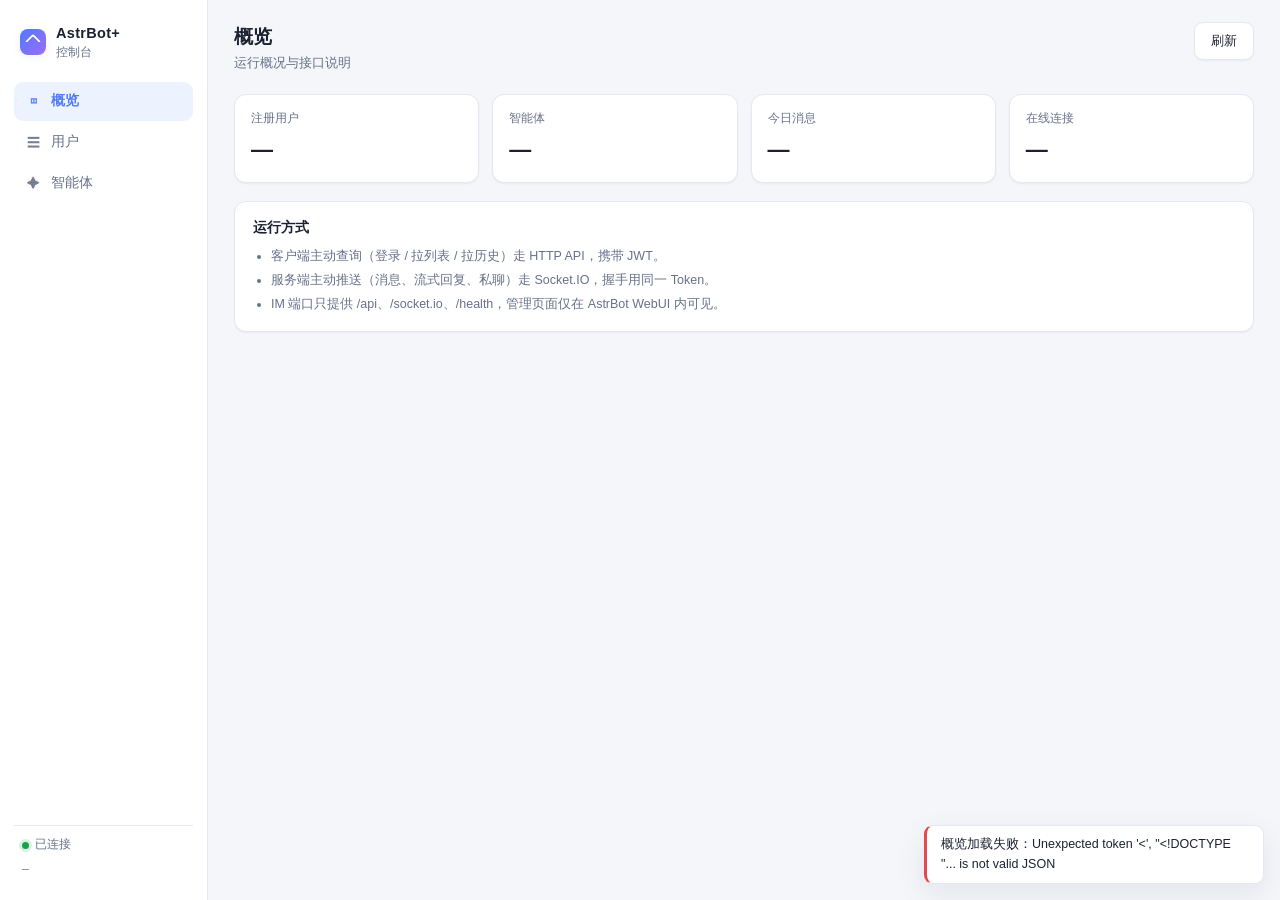
==== pages/admin/index.html @ ba810429 "refactor(admin): 管理界面迁移到插件 Pages 规范，修复 Failed to fetch - 视图从 views/plus-admin/ 迁移到 pages/admin/（官方 P" ====
<!doctype html>
<html lang="zh-CN">
  <head>
    <meta charset="utf-8" />
    <meta name="viewport" content="width=device-width, initial-scale=1" />
    <title>AstrBot+ 控制台</title>
    <link rel="stylesheet" href="./style.css" />
  </head>
  <body>
    <div class="app">
      <!-- 左侧导航 -->
      <aside class="nav">
        <div class="nav-brand">
          <span class="mark" aria-hidden="true"></span>
          <div class="brand-text">
            <strong>AstrBot+</strong>
            <small id="nav-sub">控制台</small>
          </div>
        </div>
        <nav class="nav-list" id="nav-list">
          <button class="nav-item is-active" data-view="overview">
            <span class="nav-icon" aria-hidden="true">◫</span>
            <span data-i18n="nav.overview">概览</span>
          </button>
          <button class="nav-item" data-view="users">
            <span class="nav-icon" aria-hidden="true">☰</span>
            <span data-i18n="nav.users">用户</span>
          </button>
          <button class="nav-item" data-view="agents">
            <span class="nav-icon" aria-hidden="true">✦</span>
            <span data-i18n="nav.agents">智能体</span>
          </button>
        </nav>
        <div class="nav-foot">
          <span class="conn" id="conn"><i></i><em id="conn-text">连接中</em></span>
          <span class="ver" id="ver">—</span>
        </div>
      </aside>

      <!-- 右侧内容 -->
      <main class="main">
        <header class="topbar">
          <div class="topbar-title">
            <h1 id="view-title">概览</h1>
            <p id="view-desc" class="muted"></p>
          </div>
          <div class="topbar-actions">
            <button class="btn" id="btn-reload" data-i18n="action.reload">刷新</button>
            <button class="btn primary" id="btn-create" hidden></button>
          </div>
        </header>

        <!-- 概览 -->
        <section class="view is-active" data-view="overview">
          <div class="tiles">
            <div class="tile"><span class="tile-label" data-i18n="stat.users">注册用户</span><strong id="stat-users">—</strong></div>
            <div class="tile"><span class="tile-label" data-i18n="stat.agents">智能体</span><strong id="stat-agents">—</strong></div>
            <div class="tile"><span class="tile-label" data-i18n="stat.today">今日消息</span><strong id="stat-today">—</strong></div>
            <div class="tile"><span class="tile-label" data-i18n="stat.online">在线连接</span><strong id="stat-online">—</strong></div>
          </div>
          <div class="note">
            <h3 data-i18n="overview.title">运行方式</h3>
            <ul>
              <li><span data-i18n="overview.http">客户端主动查询（登录 / 拉列表 / 拉历史）走 HTTP API，携带 JWT。</span></li>
              <li><span data-i18n="overview.socket">服务端主动推送（消息、流式回复、私聊）走 Socket.IO，握手用同一 Token。</span></li>
              <li><span data-i18n="overview.scope">IM 端口只提供 /api、/socket.io、/health，管理页面仅在 AstrBot WebUI 内可见。</span></li>
            </ul>
          </div>
        </section>

        <!-- 用户 -->
        <section class="view" data-view="users">
          <div class="table-card">
            <table class="table" id="table-users">
              <thead>
                <tr>
                  <th data-i18n="user.email">邮箱</th>
                  <th data-i18n="user.username">用户名</th>
                  <th data-i18n="user.created">创建时间</th>
                  <th data-i18n="user.status">状态</th>
                  <th data-i18n="user.agents">可用智能体</th>
                  <th data-i18n="user.tokens">Token 用量</th>
                  <th class="col-ops" data-i18n="user.ops">操作</th>
                </tr>
              </thead>
              <tbody></tbody>
            </table>
          </div>
          <p class="foot-hint" data-i18n="user.hint">「可用智能体」为空表示该用户可用全部智能体。</p>
        </section>

        <!-- 智能体 -->
        <section class="view" data-view="agents">
          <div class="table-card">
            <table class="table" id="table-agents">
              <thead>
                <tr>
                  <th data-i18n="agent.id">ID</th>
                  <th data-i18n="agent.name">显示名</th>
                  <th data-i18n="agent.fingerprint">指纹</th>
                  <th data-i18n="agent.status">状态</th>
                  <th class="col-ops" data-i18n="agent.ops">操作</th>
                </tr>
              </thead>
              <tbody></tbody>
            </table>
          </div>
          <p class="foot-hint" data-i18n="agent.hint">新建智能体会在平台配置中追加一个 astrbot_plus 适配器并即时热加载。</p>
        </section>
      </main>
    </div>

    <!-- 右侧抽屉：新建 / 编辑 -->
    <div class="drawer-layer" id="drawer" hidden>
      <div class="drawer-scrim" data-close="1"></div>
      <aside class="drawer-panel" role="dialog" aria-modal="true" aria-labelledby="drawer-title">
        <header class="drawer-head">
          <h2 id="drawer-title">标题</h2>
          <button class="icon-btn" data-close="1" aria-label="关闭">✕</button>
        </header>
        <div class="drawer-body" id="drawer-body"></div>
        <footer class="drawer-foot">
          <button class="btn" data-close="1" data-i18n="action.cancel">取消</button>
          <button class="btn primary" id="drawer-submit">确定</button>
        </footer>
      </aside>
    </div>

    <!-- 确认框 -->
    <div class="dialog-layer" id="dialog" hidden>
      <div class="dialog-scrim" data-close="1"></div>
      <div class="dialog" role="alertdialog" aria-modal="true" aria-labelledby="dialog-title">
        <h3 id="dialog-title">确认</h3>
        <p id="dialog-text" class="muted"></p>
        <div class="dialog-foot">
          <button class="btn" data-close="1" data-i18n="action.cancel">取消</button>
          <button class="btn danger" id="dialog-ok">确定</button>
        </div>
      </div>
    </div>

    <div class="toasts" id="toasts"></div>

    <script type="module" src="./app.js"></script>
  </body>
</html>
---- pages/admin/style.css ----
/* AstrBot+ 控制台 —— 左侧导航 + 右侧内容 + 抽屉式表单 */

:root {
  --bg: #f4f6fa;
  --surface: #ffffff;
  --surface-2: #f7f8fb;
  --text: #1b2130;
  --text-dim: #67718a;
  --line: #e4e8f1;
  --accent: #4f7cf7;
  --accent-soft: rgba(79, 124, 247, 0.1);
  --ok: #16a34a;
  --warn: #d97706;
  --danger: #e5484d;
  --shadow-sm: 0 1px 2px rgba(17, 24, 39, 0.05);
  --shadow-md: 0 10px 30px rgba(17, 24, 39, 0.08);
  --radius: 12px;
  --mono: ui-monospace, SFMono-Regular, Menlo, Consolas, "Liberation Mono", monospace;
}

[data-theme="dark"] {
  --bg: #10131a;
  --surface: #171b24;
  --surface-2: #1d222c;
  --text: #e6e9f0;
  --text-dim: #98a2b8;
  --line: #29303c;
  --accent: #6f95ff;
  --accent-soft: rgba(111, 149, 255, 0.14);
  --ok: #4ade80;
  --warn: #fbbf24;
  --danger: #fb7185;
  --shadow-sm: 0 1px 2px rgba(0, 0, 0, 0.4);
  --shadow-md: 0 12px 32px rgba(0, 0, 0, 0.5);
}

* { box-sizing: border-box; }

html, body { height: 100%; }

body {
  margin: 0;
  background: var(--bg);
  color: var(--text);
  font: 14px/1.55 -apple-system, BlinkMacSystemFont, "Segoe UI", "PingFang SC",
    "Hiragino Sans GB", "Microsoft YaHei", Roboto, Arial, sans-serif;
  -webkit-font-smoothing: antialiased;
}

.muted { color: var(--text-dim); }

/* ============================ 布局 ============================ */
.app {
  display: grid;
  grid-template-columns: 208px minmax(0, 1fr);
  min-height: 100vh;
}

/* ---------- 左侧导航 ---------- */
.nav {
  display: flex;
  flex-direction: column;
  gap: 18px;
  padding: 20px 14px;
  background: var(--surface);
  border-right: 1px solid var(--line);
  position: sticky;
  top: 0;
  height: 100vh;
}

.nav-brand { display: flex; align-items: center; gap: 10px; padding: 2px 6px; }

.mark {
  width: 26px; height: 26px; border-radius: 8px; flex: none;
  background: linear-gradient(135deg, var(--accent), #9d6bff);
  box-shadow: 0 2px 8px var(--accent-soft);
  position: relative;
}
.mark::after {
  content: ""; position: absolute; inset: 7px;
  border: 2px solid #fff; border-radius: 3px;
  border-bottom-color: transparent; border-right-color: transparent;
  transform: rotate(45deg);
}

.brand-text { display: flex; flex-direction: column; min-width: 0; }
.brand-text strong { font-size: 14.5px; letter-spacing: .3px; }
.brand-text small { color: var(--text-dim); font-size: 11.5px; }

.nav-list { display: flex; flex-direction: column; gap: 2px; }

.nav-item {
  display: flex; align-items: center; gap: 10px;
  padding: 9px 11px; border: 0; border-radius: 9px;
  background: transparent; color: var(--text-dim);
  font: inherit; font-size: 13.5px; text-align: left; cursor: pointer;
  transition: background .15s ease, color .15s ease;
}
.nav-item:hover { background: var(--surface-2); color: var(--text); }
.nav-item.is-active { background: var(--accent-soft); color: var(--accent); font-weight: 600; }
.nav-icon { width: 16px; text-align: center; font-size: 13px; opacity: .9; }

.nav-foot {
  margin-top: auto; padding: 10px 8px 2px;
  border-top: 1px solid var(--line);
  display: flex; flex-direction: column; gap: 6px;
  font-size: 11.5px; color: var(--text-dim);
}
.conn { display: inline-flex; align-items: center; gap: 6px; }
.conn i { width: 7px; height: 7px; border-radius: 50%; background: var(--text-dim); }
.conn.is-on i { background: var(--ok); box-shadow: 0 0 0 3px rgba(22, 163, 74, .16); }
.conn.is-off i { background: var(--danger); }
.conn em { font-style: normal; }
.ver { font-family: var(--mono); }

/* ---------- 右侧主区 ---------- */
.main { padding: 22px 26px 40px; min-width: 0; }

.topbar {
  display: flex; align-items: flex-start; justify-content: space-between;
  gap: 16px; margin-bottom: 20px; flex-wrap: wrap;
}
.topbar-title h1 { margin: 0; font-size: 19px; letter-spacing: .2px; }
.topbar-title p { margin: 3px 0 0; font-size: 12.5px; }
.topbar-actions { display: flex; gap: 9px; flex-wrap: wrap; }

.view { display: none; }
.view.is-active { display: block; }

/* ============================ 按钮 ============================ */
.btn {
  appearance: none; cursor: pointer; font: inherit; font-size: 13px;
  padding: 8px 16px; border-radius: 9px;
  border: 1px solid var(--line); background: var(--surface); color: var(--text);
  transition: border-color .15s ease, color .15s ease, background .15s ease, box-shadow .15s ease;
  box-shadow: var(--shadow-sm); white-space: nowrap;
}
.btn:hover { border-color: var(--accent); color: var(--accent); }
.btn:disabled { opacity: .55; cursor: not-allowed; }
.btn.primary { background: var(--accent); border-color: var(--accent); color: #fff; }
.btn.primary:hover { filter: brightness(1.06); color: #fff; }
.btn.danger { color: var(--danger); border-color: color-mix(in srgb, var(--danger) 40%, var(--line)); }
.btn.danger:hover { background: var(--danger); border-color: var(--danger); color: #fff; }
.btn.sm { padding: 5px 11px; font-size: 12px; }

.icon-btn {
  appearance: none; border: 0; background: transparent; cursor: pointer;
  color: var(--text-dim); font-size: 15px; line-height: 1;
  width: 30px; height: 30px; border-radius: 8px;
}
.icon-btn:hover { background: var(--surface-2); color: var(--text); }

/* ============================ 概览 ============================ */
.tiles {
  display: grid; grid-template-columns: repeat(4, minmax(0, 1fr));
  gap: 13px; margin-bottom: 18px;
}
.tile {
  background: var(--surface); border: 1px solid var(--line);
  border-radius: var(--radius); padding: 15px 16px;
  box-shadow: var(--shadow-sm); min-width: 0;
}
.tile-label { display: block; font-size: 11.5px; color: var(--text-dim); margin-bottom: 5px; }
.tile strong { display: block; font-size: 22px; font-weight: 650; letter-spacing: .4px; }

.note {
  background: var(--surface); border: 1px solid var(--line);
  border-radius: var(--radius); padding: 16px 18px; box-shadow: var(--shadow-sm);
}
.note h3 { margin: 0 0 8px; font-size: 13.5px; }
.note ul { margin: 0; padding-left: 18px; color: var(--text-dim); font-size: 12.5px; }
.note li + li { margin-top: 5px; }

/* ============================ 表格 ============================ */
.table-card {
  background: var(--surface); border: 1px solid var(--line);
  border-radius: var(--radius); overflow: hidden; box-shadow: var(--shadow-sm);
}
.table { width: 100%; border-collapse: collapse; font-size: 13px; }
.table th, .table td {
  padding: 11px 14px; text-align: left;
  border-bottom: 1px solid var(--line); vertical-align: middle;
}
.table thead th {
  background: var(--surface-2); color: var(--text-dim);
  font-size: 11.5px; font-weight: 600; white-space: nowrap;
}
.table tbody tr:last-child td { border-bottom: 0; }
.table tbody tr:hover { background: var(--accent-soft); }
.col-ops { width: 1%; white-space: nowrap; }
td.ops { white-space: nowrap; }
td.ops .btn { margin-left: 5px; }
td.ops .btn:first-child { margin-left: 0; }
td.placeholder { text-align: center; color: var(--text-dim); padding: 26px 14px; }
td.error { color: var(--danger); }
.mono { font-family: var(--mono); font-size: 12px; }

.tag {
  display: inline-block; padding: 1px 9px; border-radius: 999px;
  font-size: 11.5px; border: 1px solid var(--line);
  background: var(--surface-2); color: var(--text-dim);
}
.tag.on { color: var(--ok); border-color: color-mix(in srgb, var(--ok) 40%, var(--line)); background: color-mix(in srgb, var(--ok) 10%, transparent); }
.tag.off { color: var(--danger); border-color: color-mix(in srgb, var(--danger) 40%, var(--line)); background: color-mix(in srgb, var(--danger) 10%, transparent); }

.foot-hint { margin: 10px 2px 0; font-size: 11.5px; color: var(--text-dim); }

/* ============================ 表单（抽屉内） ============================ */
.field { margin-bottom: 14px; }
.field > label { display: block; font-size: 12.5px; color: var(--text-dim); margin-bottom: 6px; }
.field input[type="text"],
.field input[type="email"],
.field input[type="password"] {
  width: 100%; padding: 9px 12px; font: inherit; font-size: 13px;
  color: var(--text); background: var(--surface-2);
  border: 1px solid var(--line); border-radius: 9px; outline: 0;
}
.field input:focus { border-color: var(--accent); background: var(--surface); }

.check { display: flex; align-items: center; gap: 8px; font-size: 13px; cursor: pointer; margin: 8px 0; }
.check input { width: 15px; height: 15px; flex: none; accent-color: var(--accent); }

.agent-picker { border: 1px solid var(--line); border-radius: 9px; padding: 8px 10px; max-height: 210px; overflow: auto; }
.agent-picker.is-disabled { opacity: .45; pointer-events: none; }
.agent-picker .check { margin: 5px 0; }

.hint { font-size: 11.5px; color: var(--text-dim); margin: 8px 0 0; line-height: 1.6; }

/* 快连链接 */
.quick {
  margin-top: 14px; padding: 12px 13px; border-radius: 10px;
  background: color-mix(in srgb, var(--warn) 10%, transparent);
  border: 1px solid color-mix(in srgb, var(--warn) 38%, var(--line));
}
.quick p { margin: 0 0 8px; font-size: 12px; color: var(--warn); line-height: 1.6; }
.quick-url {
  font-family: var(--mono); font-size: 12px; word-break: break-all;
  background: var(--surface); border: 1px dashed color-mix(in srgb, var(--warn) 45%, var(--line));
  border-radius: 8px; padding: 9px 10px; user-select: all; cursor: text;
}
.quick-url.is-copied { border-color: var(--ok); background: color-mix(in srgb, var(--ok) 10%, var(--surface)); }
.quick-actions { display: flex; gap: 8px; margin-top: 9px; }

/* ============================ 抽屉 ============================ */
.drawer-layer, .dialog-layer { position: fixed; inset: 0; z-index: 60; }
.drawer-scrim, .dialog-scrim { position: absolute; inset: 0; background: rgba(11, 15, 25, .48); }

.drawer-panel {
  position: absolute; top: 0; right: 0; bottom: 0;
  width: min(440px, 100%);
  display: flex; flex-direction: column;
  background: var(--surface); border-left: 1px solid var(--line);
  box-shadow: var(--shadow-md);
}
.drawer-head {
  display: flex; align-items: center; justify-content: space-between;
  gap: 10px; padding: 16px 18px; border-bottom: 1px solid var(--line);
}
.drawer-head h2 { margin: 0; font-size: 15px; }
.drawer-body { padding: 18px; overflow: auto; flex: 1; }
.drawer-foot {
  display: flex; justify-content: flex-end; gap: 9px;
  padding: 14px 18px; border-top: 1px solid var(--line); background: var(--surface-2);
}

/* ============================ 确认框 ============================ */
.dialog {
  position: absolute; left: 50%; top: 46%;
  transform: translate(-50%, -50%);
  width: min(360px, calc(100% - 32px));
  background: var(--surface); border: 1px solid var(--line);
  border-radius: var(--radius); box-shadow: var(--shadow-md);
  padding: 18px;
}
.dialog h3 { margin: 0 0 8px; font-size: 14.5px; }
.dialog p { margin: 0 0 16px; font-size: 12.5px; line-height: 1.65; white-space: pre-wrap; }
.dialog-foot { display: flex; justify-content: flex-end; gap: 9px; }

/* ============================ Toast ============================ */
.toasts {
  position: fixed; right: 16px; bottom: 16px; z-index: 70;
  display: flex; flex-direction: column; gap: 8px; align-items: flex-end;
}
.toast {
  padding: 9px 14px; border-radius: 9px; font-size: 12.5px;
  background: var(--surface); color: var(--text);
  border: 1px solid var(--line); border-left: 3px solid var(--accent);
  box-shadow: var(--shadow-md); max-width: 340px;
  animation: toast-in .18s ease;
}
.toast.is-ok { border-left-color: var(--ok); }
.toast.is-err { border-left-color: var(--danger); }
@keyframes toast-in { from { opacity: 0; transform: translateY(6px); } to { opacity: 1; transform: none; } }

/* ============================ 响应式 ============================ */
@media (max-width: 860px) {
  .app { grid-template-columns: 1fr; }
  .nav {
    position: static; height: auto; flex-direction: row;
    align-items: center; gap: 10px; padding: 12px 14px;
    border-right: 0; border-bottom: 1px solid var(--line);
    overflow-x: auto;
  }
  .nav-brand { margin-right: 6px; }
  .nav-list { flex-direction: row; gap: 4px; }
  .nav-foot { margin: 0 0 0 auto; border-top: 0; padding: 0; flex-direction: row; gap: 10px; }
  .main { padding: 18px 16px 34px; }
  .tiles { grid-template-columns: repeat(2, minmax(0, 1fr)); }
  .drawer-panel { width: 100%; }
}

[hidden] { display: none !important; }
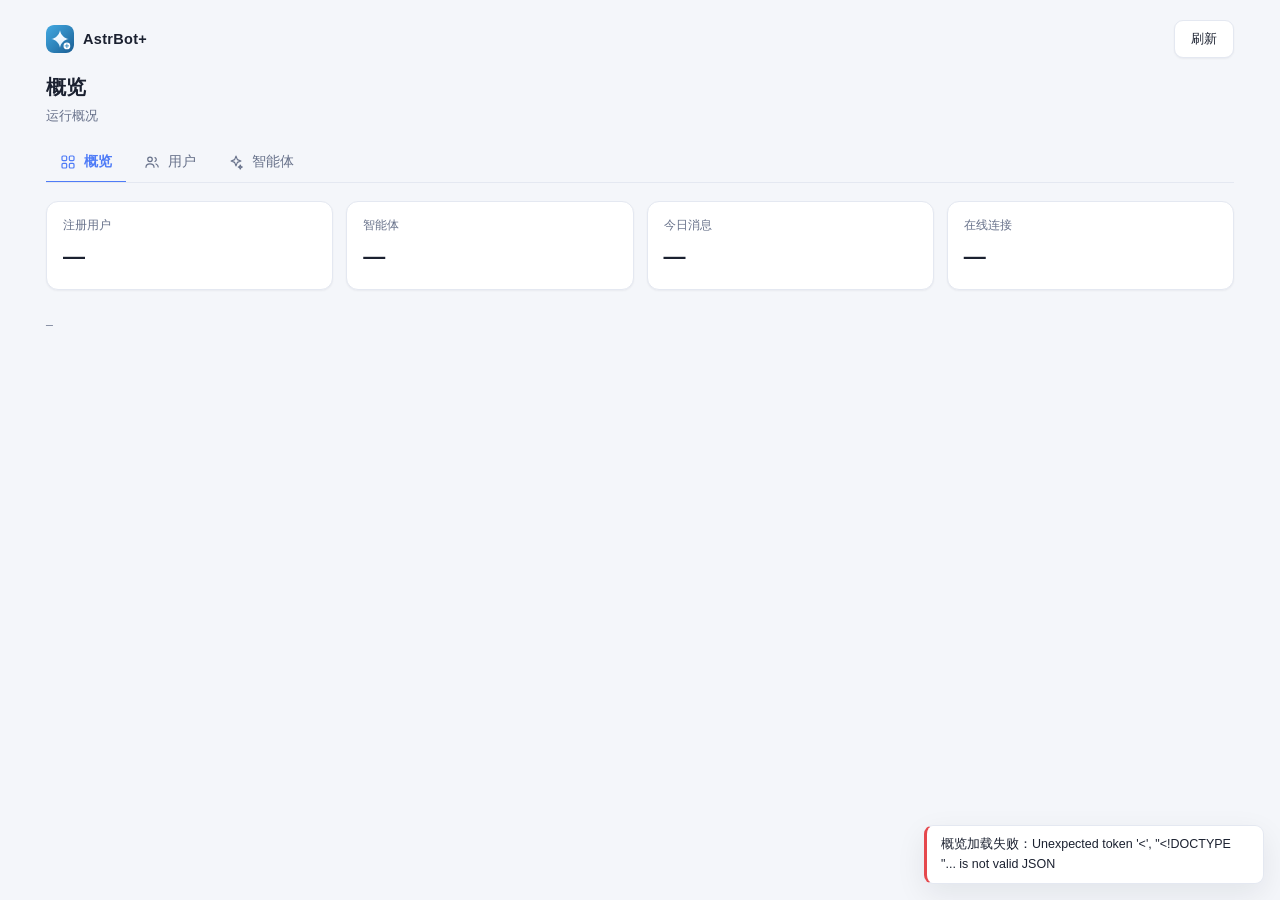
==== commit 03e46287: "feat(admin): 标签栏重排、精简界面冗余、建号即分配 Agent、启用插件 Logo 界面 - 导航从左侧竖排改为标题下方的横向标签栏（tabs），每个标签为「图标 + 文字」，   选中态" ====
--- a/pages/admin/index.html
+++ b/pages/admin/index.html
@@ -4,67 +4,105 @@
     <meta charset="utf-8" />
     <meta name="viewport" content="width=device-width, initial-scale=1" />
     <title>AstrBot+ 控制台</title>
+
     <link rel="stylesheet" href="./style.css" />
   </head>
   <body>
     <div class="app">
-      <!-- 左侧导航 -->
-      <aside class="nav">
-        <div class="nav-brand">
-          <span class="mark" aria-hidden="true"></span>
-          <div class="brand-text">
-            <strong>AstrBot+</strong>
-            <small id="nav-sub">控制台</small>
-          </div>
-        </div>
-        <nav class="nav-list" id="nav-list">
-          <button class="nav-item is-active" data-view="overview">
-            <span class="nav-icon" aria-hidden="true">◫</span>
-            <span data-i18n="nav.overview">概览</span>
-          </button>
-          <button class="nav-item" data-view="users">
-            <span class="nav-icon" aria-hidden="true">☰</span>
-            <span data-i18n="nav.users">用户</span>
-          </button>
-          <button class="nav-item" data-view="agents">
-            <span class="nav-icon" aria-hidden="true">✦</span>
-            <span data-i18n="nav.agents">智能体</span>
-          </button>
-        </nav>
-        <div class="nav-foot">
-          <span class="conn" id="conn"><i></i><em id="conn-text">连接中</em></span>
-          <span class="ver" id="ver">—</span>
-        </div>
-      </aside>
-
-      <!-- 右侧内容 -->
       <main class="main">
         <header class="topbar">
+          <div class="topbar-brand">
+            <div class="brand">
+              <svg class="brand-logo" viewBox="0 0 512 512" width="28" height="28" role="img" aria-label="AstrBot+">
+                <defs>
+                  <linearGradient id="abpLogoBg" x1="0" y1="0" x2="1" y2="1">
+                    <stop offset="0" stop-color="#42a9e2" />
+                    <stop offset="0.5" stop-color="#2f86bd" />
+                    <stop offset="1" stop-color="#1a5c92" />
+                  </linearGradient>
+                  <linearGradient id="abpLogoMark" x1="0" y1="0" x2="0" y2="1">
+                    <stop offset="0" stop-color="#ffffff" />
+                    <stop offset="1" stop-color="#dcefff" />
+                  </linearGradient>
+                </defs>
+                <rect width="512" height="512" rx="116" fill="url(#abpLogoBg)" />
+                <path d="M256 96 C266 176 336 246 416 256 C336 266 266 336 256 416 C246 336 176 266 96 256 C176 246 246 176 256 96 Z" fill="url(#abpLogoMark)" />
+                <circle cx="382" cy="382" r="70" fill="#1a5c92" opacity="0.35" />
+                <circle cx="382" cy="382" r="62" fill="#ffffff" />
+                <path d="M382 350v64M350 382h64" stroke="#2f86bd" stroke-width="16" stroke-linecap="round" />
+              </svg>
+              <strong class="brand-name">AstrBot+</strong>
+            </div>
+            <div class="topbar-actions">
+              <button class="btn" id="btn-reload">刷新</button>
+              <button class="btn primary" id="btn-create" hidden></button>
+            </div>
+          </div>
           <div class="topbar-title">
             <h1 id="view-title">概览</h1>
             <p id="view-desc" class="muted"></p>
           </div>
-          <div class="topbar-actions">
-            <button class="btn" id="btn-reload" data-i18n="action.reload">刷新</button>
-            <button class="btn primary" id="btn-create" hidden></button>
-          </div>
         </header>
+
+        <!-- 视图切换：置于标题下方 -->
+        <nav class="tabs" id="nav-list" role="tablist" aria-label="视图切换">
+          <button
+            class="tab is-active"
+            data-view="overview"
+            role="tab"
+            aria-selected="true"
+          >
+            <span class="tab-icon" aria-hidden="true">
+              <svg viewBox="0 0 24 24" fill="none" stroke="currentColor" stroke-width="1.8" stroke-linecap="round" stroke-linejoin="round">
+                <rect x="3" y="3" width="7" height="7" rx="1.6" />
+                <rect x="14" y="3" width="7" height="7" rx="1.6" />
+                <rect x="3" y="14" width="7" height="7" rx="1.6" />
+                <rect x="14" y="14" width="7" height="7" rx="1.6" />
+              </svg>
+            </span>
+            <span class="tab-text">概览</span>
+          </button>
+          <button class="tab" data-view="users" role="tab" aria-selected="false">
+            <span class="tab-icon" aria-hidden="true">
+              <svg viewBox="0 0 24 24" fill="none" stroke="currentColor" stroke-width="1.8" stroke-linecap="round" stroke-linejoin="round">
+                <circle cx="9" cy="8" r="3.4" />
+                <path d="M3 20c0-3 2.7-5.2 6-5.2s6 2.2 6 5.2" />
+                <path d="M16.5 5.4a3.2 3.2 0 0 1 0 5.9" />
+                <path d="M18 14.9c2 .8 3.3 2.5 3.3 4.6" />
+              </svg>
+            </span>
+            <span class="tab-text">用户</span>
+          </button>
+          <button class="tab" data-view="agents" role="tab" aria-selected="false">
+            <span class="tab-icon" aria-hidden="true">
+              <svg viewBox="0 0 24 24" fill="none" stroke="currentColor" stroke-width="1.8" stroke-linecap="round" stroke-linejoin="round">
+                <path d="M12 3.2l2.1 5.2 5.2 2.1-5.2 2.1-2.1 5.2-2.1-5.2L4.7 10.5l5.2-2.1z" />
+                <path d="M18.4 16.6l.9 2.1 2.1.9-2.1.9-.9 2.1-.9-2.1-2.1-.9 2.1-.9z" />
+              </svg>
+            </span>
+            <span class="tab-text">智能体</span>
+          </button>
+        </nav>
 
         <!-- 概览 -->
         <section class="view is-active" data-view="overview">
           <div class="tiles">
-            <div class="tile"><span class="tile-label" data-i18n="stat.users">注册用户</span><strong id="stat-users">—</strong></div>
-            <div class="tile"><span class="tile-label" data-i18n="stat.agents">智能体</span><strong id="stat-agents">—</strong></div>
-            <div class="tile"><span class="tile-label" data-i18n="stat.today">今日消息</span><strong id="stat-today">—</strong></div>
-            <div class="tile"><span class="tile-label" data-i18n="stat.online">在线连接</span><strong id="stat-online">—</strong></div>
-          </div>
-          <div class="note">
-            <h3 data-i18n="overview.title">运行方式</h3>
-            <ul>
-              <li><span data-i18n="overview.http">客户端主动查询（登录 / 拉列表 / 拉历史）走 HTTP API，携带 JWT。</span></li>
-              <li><span data-i18n="overview.socket">服务端主动推送（消息、流式回复、私聊）走 Socket.IO，握手用同一 Token。</span></li>
-              <li><span data-i18n="overview.scope">IM 端口只提供 /api、/socket.io、/health，管理页面仅在 AstrBot WebUI 内可见。</span></li>
-            </ul>
+            <div class="tile">
+              <span class="tile-label">注册用户</span>
+              <strong id="stat-users">—</strong>
+            </div>
+            <div class="tile">
+              <span class="tile-label">智能体</span>
+              <strong id="stat-agents">—</strong>
+            </div>
+            <div class="tile">
+              <span class="tile-label">今日消息</span>
+              <strong id="stat-today">—</strong>
+            </div>
+            <div class="tile">
+              <span class="tile-label">在线连接</span>
+              <strong id="stat-online">—</strong>
+            </div>
           </div>
         </section>
 
@@ -74,19 +112,18 @@
             <table class="table" id="table-users">
               <thead>
                 <tr>
-                  <th data-i18n="user.email">邮箱</th>
-                  <th data-i18n="user.username">用户名</th>
-                  <th data-i18n="user.created">创建时间</th>
-                  <th data-i18n="user.status">状态</th>
-                  <th data-i18n="user.agents">可用智能体</th>
-                  <th data-i18n="user.tokens">Token 用量</th>
-                  <th class="col-ops" data-i18n="user.ops">操作</th>
+                  <th>邮箱</th>
+                  <th>用户名</th>
+                  <th>创建时间</th>
+                  <th>状态</th>
+                  <th>可用智能体</th>
+                  <th>Token 用量</th>
+                  <th class="col-ops">操作</th>
                 </tr>
               </thead>
               <tbody></tbody>
             </table>
           </div>
-          <p class="foot-hint" data-i18n="user.hint">「可用智能体」为空表示该用户可用全部智能体。</p>
         </section>
 
         <!-- 智能体 -->
@@ -95,18 +132,22 @@
             <table class="table" id="table-agents">
               <thead>
                 <tr>
-                  <th data-i18n="agent.id">ID</th>
-                  <th data-i18n="agent.name">显示名</th>
-                  <th data-i18n="agent.fingerprint">指纹</th>
-                  <th data-i18n="agent.status">状态</th>
-                  <th class="col-ops" data-i18n="agent.ops">操作</th>
+                  <th>ID</th>
+                  <th>显示名</th>
+                  <th>指纹</th>
+                  <th>状态</th>
+                  <th class="col-ops">操作</th>
                 </tr>
               </thead>
               <tbody></tbody>
             </table>
           </div>
-          <p class="foot-hint" data-i18n="agent.hint">新建智能体会在平台配置中追加一个 astrbot_plus 适配器并即时热加载。</p>
+          <p class="foot-hint">新建智能体会在平台配置中追加一个 astrbot_plus 适配器并即时热加载。</p>
         </section>
+
+        <footer class="page-foot">
+          <span class="ver" id="ver">—</span>
+        </footer>
       </main>
     </div>
 
@@ -120,7 +161,7 @@
         </header>
         <div class="drawer-body" id="drawer-body"></div>
         <footer class="drawer-foot">
-          <button class="btn" data-close="1" data-i18n="action.cancel">取消</button>
+          <button class="btn" data-close="1">取消</button>
           <button class="btn primary" id="drawer-submit">确定</button>
         </footer>
       </aside>
@@ -133,7 +174,7 @@
         <h3 id="dialog-title">确认</h3>
         <p id="dialog-text" class="muted"></p>
         <div class="dialog-foot">
-          <button class="btn" data-close="1" data-i18n="action.cancel">取消</button>
+          <button class="btn" data-close="1">取消</button>
           <button class="btn danger" id="dialog-ok">确定</button>
         </div>
       </div>
--- a/pages/admin/style.css
+++ b/pages/admin/style.css
@@ -38,6 +38,9 @@
 
 html, body { height: 100%; }
 
+/* 防止 iOS 横竖屏切换时自动放大字号 */
+html { -webkit-text-size-adjust: 100%; }
+
 body {
   margin: 0;
   background: var(--bg);
@@ -51,82 +54,104 @@
 
 /* ============================ 布局 ============================ */
 .app {
-  display: grid;
-  grid-template-columns: 208px minmax(0, 1fr);
   min-height: 100vh;
-}
-
-/* ---------- 左侧导航 ---------- */
-.nav {
+  min-height: 100dvh; /* 移动端地址栏伸缩时保持整屏 */
+}
+
+/* ---------- 顶栏 ---------- */
+.main {
+  padding: 20px 26px 40px;
+  max-width: 1240px;
+  margin: 0 auto;
+  min-width: 0;
+}
+
+.topbar {
   display: flex;
   flex-direction: column;
-  gap: 18px;
-  padding: 20px 14px;
-  background: var(--surface);
-  border-right: 1px solid var(--line);
-  position: sticky;
-  top: 0;
-  height: 100vh;
-}
-
-.nav-brand { display: flex; align-items: center; gap: 10px; padding: 2px 6px; }
-
-.mark {
-  width: 26px; height: 26px; border-radius: 8px; flex: none;
-  background: linear-gradient(135deg, var(--accent), #9d6bff);
-  box-shadow: 0 2px 8px var(--accent-soft);
-  position: relative;
-}
-.mark::after {
-  content: ""; position: absolute; inset: 7px;
-  border: 2px solid #fff; border-radius: 3px;
-  border-bottom-color: transparent; border-right-color: transparent;
-  transform: rotate(45deg);
-}
-
-.brand-text { display: flex; flex-direction: column; min-width: 0; }
-.brand-text strong { font-size: 14.5px; letter-spacing: .3px; }
-.brand-text small { color: var(--text-dim); font-size: 11.5px; }
-
-.nav-list { display: flex; flex-direction: column; gap: 2px; }
-
-.nav-item {
-  display: flex; align-items: center; gap: 10px;
-  padding: 9px 11px; border: 0; border-radius: 9px;
-  background: transparent; color: var(--text-dim);
-  font: inherit; font-size: 13.5px; text-align: left; cursor: pointer;
-  transition: background .15s ease, color .15s ease;
-}
-.nav-item:hover { background: var(--surface-2); color: var(--text); }
-.nav-item.is-active { background: var(--accent-soft); color: var(--accent); font-weight: 600; }
-.nav-icon { width: 16px; text-align: center; font-size: 13px; opacity: .9; }
-
-.nav-foot {
-  margin-top: auto; padding: 10px 8px 2px;
-  border-top: 1px solid var(--line);
-  display: flex; flex-direction: column; gap: 6px;
-  font-size: 11.5px; color: var(--text-dim);
-}
-.conn { display: inline-flex; align-items: center; gap: 6px; }
-.conn i { width: 7px; height: 7px; border-radius: 50%; background: var(--text-dim); }
-.conn.is-on i { background: var(--ok); box-shadow: 0 0 0 3px rgba(22, 163, 74, .16); }
-.conn.is-off i { background: var(--danger); }
-.conn em { font-style: normal; }
-.ver { font-family: var(--mono); }
-
-/* ---------- 右侧主区 ---------- */
-.main { padding: 22px 26px 40px; min-width: 0; }
-
-.topbar {
-  display: flex; align-items: flex-start; justify-content: space-between;
-  gap: 16px; margin-bottom: 20px; flex-wrap: wrap;
-}
-.topbar-title h1 { margin: 0; font-size: 19px; letter-spacing: .2px; }
-.topbar-title p { margin: 3px 0 0; font-size: 12.5px; }
+  gap: 14px;
+  margin-bottom: 16px;
+}
+
+.topbar-brand {
+  display: flex;
+  align-items: center;
+  justify-content: space-between;
+  gap: 14px;
+  flex-wrap: wrap;
+}
+
+.brand { display: flex; align-items: center; gap: 9px; min-width: 0; }
+.brand-logo {
+  width: 28px; height: 28px; flex: none; display: block;
+  border-radius: 8px;
+}
+.brand-name { font-size: 14.5px; letter-spacing: .3px; }
+
+.topbar-title h1 { margin: 0; font-size: 20px; letter-spacing: .2px; }
+.topbar-title p { margin: 4px 0 0; font-size: 12.5px; }
+
 .topbar-actions { display: flex; gap: 9px; flex-wrap: wrap; }
+
+/* ---------- 视图切换标签（位于标题下方） ---------- */
+.tabs {
+  display: flex;
+  align-items: stretch;
+  gap: 4px;
+  margin-bottom: 18px;
+  border-bottom: 1px solid var(--line);
+  overflow-x: auto;
+  overflow-y: hidden;
+  -webkit-overflow-scrolling: touch;
+  scrollbar-width: none;
+}
+.tabs::-webkit-scrollbar { display: none; }
+
+.tab {
+  display: inline-flex;
+  align-items: center;
+  gap: 8px;
+  flex: none;
+  padding: 9px 14px;
+  margin-bottom: -1px;
+  border: 0;
+  border-bottom: 2px solid transparent;
+  background: transparent;
+  color: var(--text-dim);
+  font: inherit;
+  font-size: 13.5px;
+  white-space: nowrap;
+  cursor: pointer;
+  transition: color .15s ease, border-color .15s ease, background .15s ease;
+}
+.tab:hover { color: var(--text); background: var(--surface-2); }
+.tab.is-active {
+  color: var(--accent);
+  border-bottom-color: var(--accent);
+  font-weight: 600;
+}
+.tab:focus-visible {
+  outline: 2px solid var(--accent);
+  outline-offset: -2px;
+  border-radius: 6px;
+}
+.tab-icon {
+  display: inline-flex;
+  align-items: center;
+  justify-content: center;
+  width: 16px; height: 16px; flex: none;
+}
+.tab-icon svg { width: 100%; height: 100%; display: block; }
 
 .view { display: none; }
 .view.is-active { display: block; }
+
+.page-foot {
+  margin-top: 26px;
+  font-size: 11.5px;
+  color: var(--text-dim);
+}
+.page-foot .ver { font-family: var(--mono); }
 
 /* ============================ 按钮 ============================ */
 .btn {
@@ -175,7 +200,15 @@
 /* ============================ 表格 ============================ */
 .table-card {
   background: var(--surface); border: 1px solid var(--line);
-  border-radius: var(--radius); overflow: hidden; box-shadow: var(--shadow-sm);
+  border-radius: var(--radius); box-shadow: var(--shadow-sm);
+  /* 窄屏时表格改为横向滚动，避免列被压缩或被 overflow:hidden 裁掉 */
+  overflow-x: auto; overflow-y: hidden;
+  -webkit-overflow-scrolling: touch;
+  scrollbar-width: thin;
+}
+.table-card::-webkit-scrollbar { height: 8px; }
+.table-card::-webkit-scrollbar-thumb {
+  background: var(--line); border-radius: 4px;
 }
 .table { width: 100%; border-collapse: collapse; font-size: 13px; }
 .table th, .table td {
@@ -293,21 +326,88 @@
 .toast.is-err { border-left-color: var(--danger); }
 @keyframes toast-in { from { opacity: 0; transform: translateY(6px); } to { opacity: 1; transform: none; } }
 
-/* ============================ 响应式 ============================ */
+/* ============================ 响应式 ============================
+ * 断点设计：
+ *   ≤1080px  平板横屏：留白收紧、四指标变两列
+ *   ≤860px   平板竖屏 / 小窗：标签栏可横向滑动、抽屉占满宽
+ *   ≤560px   手机：标题与按钮上下堆叠、抽屉自底部升起
+ *   ≤380px   超窄屏：标签仅留图标，进一步压缩留白
+ * ============================================================== */
+
+/* ---------- 平板横屏 ---------- */
+@media (max-width: 1080px) {
+  .main { padding: 18px 18px 34px; }
+  .tiles { grid-template-columns: repeat(2, minmax(0, 1fr)); }
+  .table th, .table td { padding: 10px 11px; }
+}
+
+/* ---------- 平板竖屏 / 小窗 ---------- */
 @media (max-width: 860px) {
-  .app { grid-template-columns: 1fr; }
-  .nav {
-    position: static; height: auto; flex-direction: row;
-    align-items: center; gap: 10px; padding: 12px 14px;
-    border-right: 0; border-bottom: 1px solid var(--line);
-    overflow-x: auto;
+  .main { padding: 16px 14px 30px; }
+  .drawer-panel { width: 100%; }
+  .topbar { margin-bottom: 14px; }
+  .tab-text { white-space: nowrap; }
+}
+
+/* ---------- 手机 ---------- */
+@media (max-width: 560px) {
+  body { font-size: 13.5px; }
+  .main { padding: 14px 11px 28px; }
+
+  /* 品牌行与标题各自成行，按钮占满一行更好点 */
+  .topbar { gap: 11px; }
+  .topbar-brand { align-items: center; }
+  .topbar-actions { margin-left: auto; }
+  .topbar-actions .btn { padding: 7px 14px; font-size: 12.5px; }
+  .topbar-title h1 { font-size: 17px; }
+
+  /* 标签栏：可横向滑动，避免挤压 */
+  .tabs { margin-bottom: 14px; }
+  .tab { padding: 8px 11px; font-size: 13px; }
+
+  .tiles { gap: 9px; margin-bottom: 14px; }
+  .tile { padding: 12px 13px; }
+  .tile strong { font-size: 19px; }
+
+  /* 表格：横向滚动 + 关键列保持可读宽度 */
+  .table { font-size: 12.5px; }
+  .table th, .table td { padding: 9px 10px; }
+  .table thead th { font-size: 11px; }
+  td.ops .btn { margin-left: 4px; }
+
+  .foot-hint { font-size: 11px; }
+
+  /* 抽屉改为自底部升起，更符合移动端手感 */
+  .drawer-panel {
+    top: auto; left: 0; right: 0; bottom: 0;
+    width: 100%; max-height: 88vh;
+    border-left: 0; border-top: 1px solid var(--line);
+    border-radius: 14px 14px 0 0;
   }
-  .nav-brand { margin-right: 6px; }
-  .nav-list { flex-direction: row; gap: 4px; }
-  .nav-foot { margin: 0 0 0 auto; border-top: 0; padding: 0; flex-direction: row; gap: 10px; }
-  .main { padding: 18px 16px 34px; }
-  .tiles { grid-template-columns: repeat(2, minmax(0, 1fr)); }
-  .drawer-panel { width: 100%; }
+  .drawer-body { padding: 14px; }
+  .drawer-head { padding: 13px 14px; }
+  .drawer-foot { padding: 12px 14px; }
+  .drawer-foot .btn { flex: 1 1 auto; }
+
+  .dialog { padding: 16px; top: 50%; }
+  .dialog-foot .btn { flex: 1 1 auto; }
+
+  .agent-picker { max-height: 170px; }
+
+  .toasts { left: 12px; right: 12px; bottom: 12px; align-items: stretch; }
+  .toast { max-width: none; }
+}
+
+/* ---------- 超窄屏 ---------- */
+@media (max-width: 380px) {
+  /* 标签只保留图标，靠 active 态区分 */
+  .tab { padding: 8px 10px; }
+  .tab-text { display: none; }
+  .tab-icon { width: 17px; height: 17px; font-size: 16px; }
+  .brand-name { font-size: 13.5px; }
+
+  .tiles { grid-template-columns: 1fr; }
+  .main { padding: 12px 9px 24px; }
 }
 
 [hidden] { display: none !important; }
